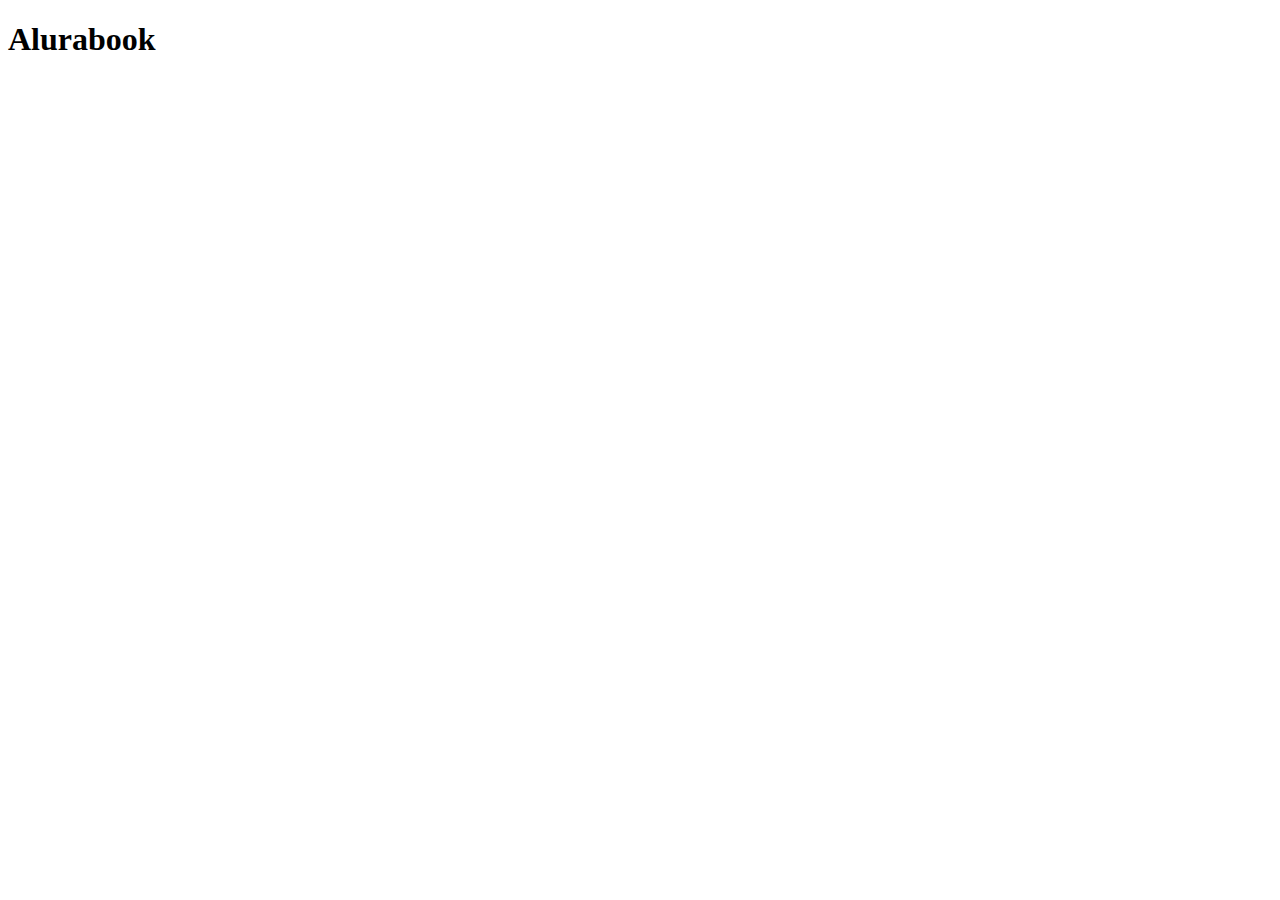
==== ALURA/index.html @ 4124d0ec "Add files via upload" ====
<!DOCTYPE html>
<html>
<head>
    <meta charset=”UTF-8”>
    <meta name=”viewport” content=”width=device-width, initial-scale=1.0”>
    <title>AluraBooks</title>
    <link rel=”stylesheet” href=”styles.css”>
</head>
<body>
    <h1>Alurabook</h1>
</body>
</html>
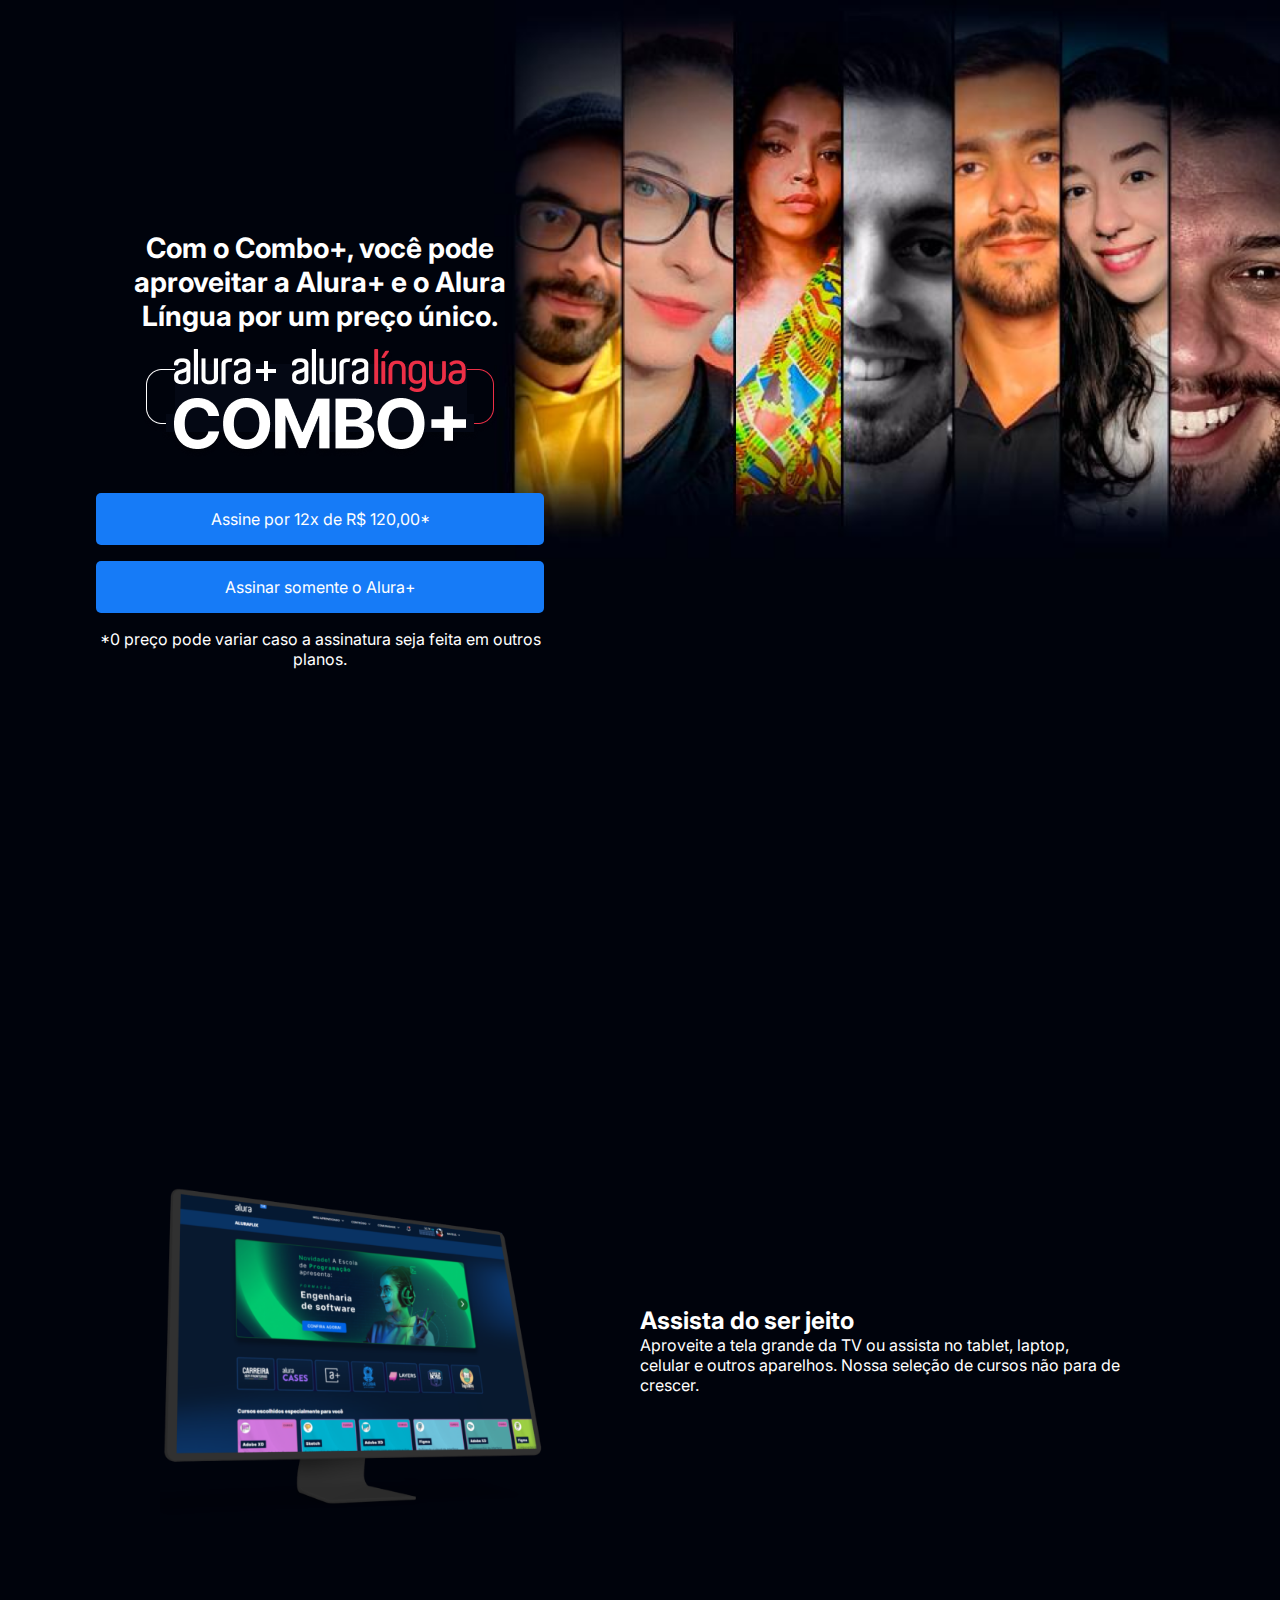
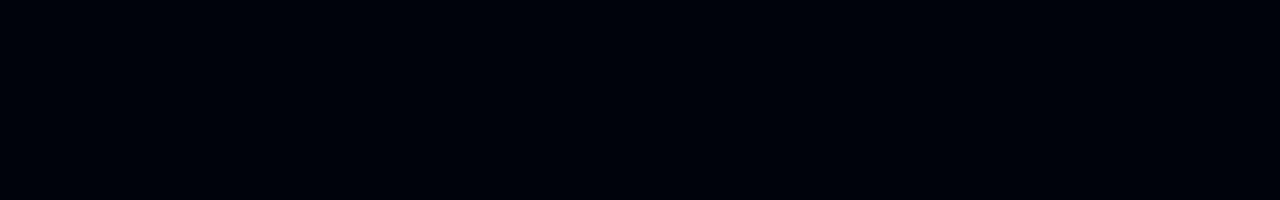
==== commit fa25d86a: "Add files via upload" ====
--- a/ALURA/index.html
+++ b/ALURA/index.html
@@ -1,12 +1,36 @@
 <!DOCTYPE html>
 <html>
+
 <head>
-    <meta charset=”UTF-8”>
-    <meta name=”viewport” content=”width=device-width, initial-scale=1.0”>
-    <title>AluraBooks</title>
-    <link rel=”stylesheet” href=”styles.css”>
+    <title>Alura Plus</title>
+    <meta charset="UTF-8">
+    <meta name="viewport" content="width=device-width, initial-scale=1">
+    <link rel="stylesheet" href="styles.css">
+    <link rel="preconnect" href="https://fonts.googleapis.com">
+    <link rel="preconnect" href="https://fonts.gstatic.com" crossorigin>
+    <link href="https://fonts.googleapis.com/css2?family=Inter:wght@400;700&display=swap" rel="stylesheet">
 </head>
-<body>
-    <h1>Alurabook</h1>
+
+
+    <body>
+        <section class="principal container">
+            <div class="container__caixa">
+            <h1 class="container__titulo">Com o Combo+, você pode aproveitar a Alura+ e o Alura Língua por um preço único.</h1>
+            <img src="img/Combo.png" alt="O combo+ é a junção do alura+ e o alura língua" class="container__imagem">
+            <a href="www.alura.com.br" class="container__botao">Assine por 12x de R$ 120,00*</a>
+            <a href="www.alura.com.br" class="container__botao botao_secundario">Assinar somente o Alura+</a>
+            <p class="container_aviso"> *0 preço pode variar caso a assinatura seja feita em outros planos. </p>
+        </div>
+        </section>
+
+        <section class="container secundario"> 
+            <img src="img/Plataformas.png" alt="Um monitor e um celular com a alura plus aberta" class="secundario__imagem">
+            <div class="container__descricao">
+            <h2 class="descricao__titulo"> Assista do ser jeito </h2>    
+            <p class="descricao__texto"> Aproveite a tela grande da TV ou assista no tablet, laptop, celular e outros aparelhos. Nossa seleção de cursos não para de crescer.</p>
+            </div> 
+        </section>
+        
 </body>
+
 </html>--- a/ALURA/styles.css
+++ b/ALURA/styles.css
@@ -0,0 +1,82 @@
+:root {
+    --branco-principal: #FFFFFF;
+    --cinza-secundario: #C0C0C0;
+    --botao-azul: #167BF7;
+    --cor-de-fundo: #00030C;
+    --fonte-principal:'Inter';
+}
+
+body {
+    background-color: var(--cor-de-fundo);
+    color: var(--branco-principal);
+    font-family: var(--fonte-principal);
+    font-size: 16px;
+    font-weight: 400;
+}
+
+* {
+    margin: 0;
+    padding: 0;
+}
+
+.principal {
+    background-image: url("img/Background.png");
+    background-repeat: no-repeat;
+    background-size: contain;
+    align-items: center;
+    text-align: center;
+}
+
+.container {
+    height: 100vh;
+    height: 100vh;
+    display: grid;
+    grid-template-columns: 50% 50%;
+}
+
+.container__botao {
+background-color: var(--botao-azul);
+border-radius: 5px ;
+padding: 1em;
+color: var(--branco-principal);
+display: block;
+text-decoration: none;
+margin-bottom: 1em;
+
+}
+
+.botao__secundario {
+    background-color: transparent;
+    border: 2px solid var(--branco-principal);
+}
+
+.container__aviso {
+    font-size: 12px;
+    color: var(--cinza-secundario)
+}
+
+.container__titulo {
+    font-size: 28px;
+    font-weight: 700;
+}
+
+.container__imagem {
+    margin: 1em 0 2em 0;
+}
+
+.container__caixa{
+    margin: 0 6em;
+}
+
+.secundario__imagem {
+    width: 80%;
+}
+.secundario {
+    align-items: center;
+    margin: 0 10em;
+}
+
+.descricao_{
+    font-weight: 700;
+    font-size: 48px;
+}